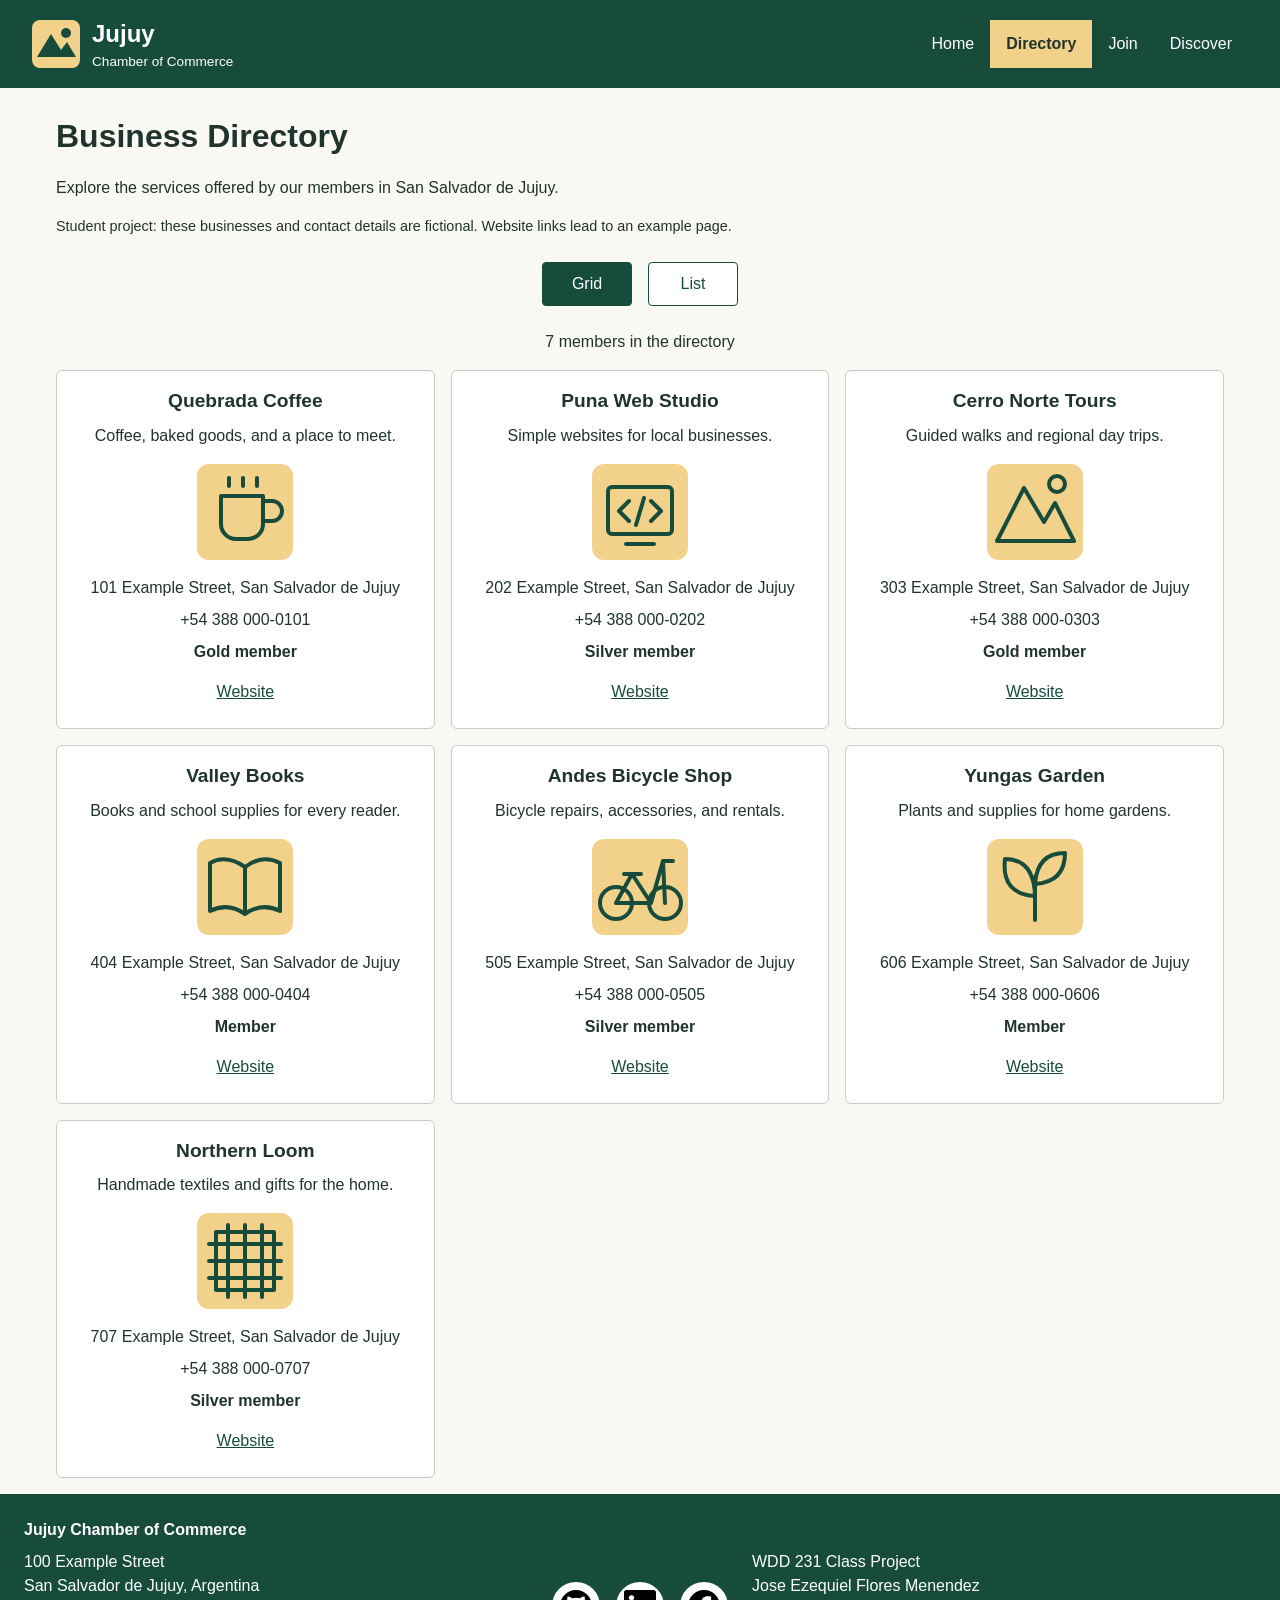
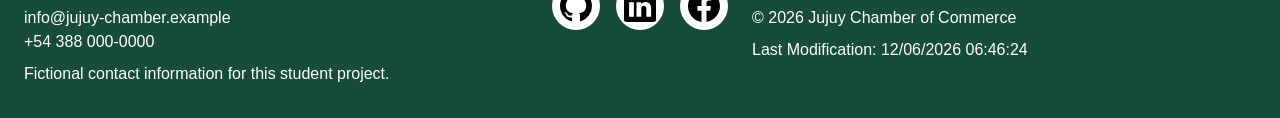
==== chamber/directory.html @ 794aeecb "Add Jujuy chamber directory and week two activities" ====
<!DOCTYPE html>
<html lang="en">
<head>
  <meta charset="UTF-8">
  <meta name="viewport" content="width=device-width, initial-scale=1.0">
  <meta name="description" content="Explore the Jujuy Chamber of Commerce member directory. Find local business services and view our sample members in a grid or list.">
  <meta name="author" content="Jose Ezequiel Flores Menendez">
  <meta property="og:title" content="Business Directory | Jujuy Chamber of Commerce">
  <meta property="og:description" content="Discover businesses and services in San Salvador de Jujuy. Explore the member directory of this student chamber project.">
  <meta property="og:image" content="https://eze01061985.github.io/wdd231/chamber/images/social-preview.png">
  <meta property="og:url" content="https://eze01061985.github.io/wdd231/chamber/directory.html">
  <meta property="og:type" content="website">
  <title>Business Directory | Jujuy Chamber of Commerce</title>
  <link rel="icon" href="favicon.ico">
  <link rel="stylesheet" href="styles/normalize.css">
  <link rel="stylesheet" href="styles/small.css">
  <link rel="stylesheet" href="styles/larger.css">
  <script src="scripts/navigation.js" defer></script>
  <script src="scripts/dates.js" defer></script>
  <script src="scripts/directory.js" defer></script>
</head>
<body>
  <header>
    <a class="brand" href="directory.html">
      <img src="images/logo.svg" alt="" width="48" height="48">
      <span>Jujuy<span class="brand-subtitle">Chamber of Commerce</span></span>
    </a>
    <button id="menu-button" aria-label="Toggle navigation" aria-controls="navigation" aria-expanded="false"></button>
    <nav id="navigation" aria-label="Main navigation">
      <ul>
        <li><a href="index.html">Home</a></li>
        <li><a href="directory.html" aria-current="page">Directory</a></li>
        <li><a href="join.html">Join</a></li>
        <li><a href="discover.html">Discover</a></li>
      </ul>
    </nav>
  </header>
  <main>
    <h1>Business Directory</h1>
    <p>Explore the services offered by our members in San Salvador de Jujuy.</p>
    <p class="notice">Student project: these businesses and contact details are fictional. Website links lead to an example page.</p>
    <div class="view-buttons" role="group" aria-label="Directory view">
      <button id="grid-button" type="button" aria-pressed="true">Grid</button>
      <button id="list-button" type="button" aria-pressed="false">List</button>
    </div>
    <p id="status" role="status">Loading members...</p>
    <div id="members" class="grid"></div>
  </main>
  <footer>
    <div>
      <strong>Jujuy Chamber of Commerce</strong>
      <p>100 Example Street<br>San Salvador de Jujuy, Argentina</p>
      <p>info@jujuy-chamber.example<br>+54 388 000-0000</p>
      <p>Fictional contact information for this student project.</p>
    </div>
    <div class="social-links">
      <a href="https://github.com/eze01061985/wdd231"><img src="images/github.svg" alt="GitHub course repository" width="32" height="32"></a>
      <a href="https://www.linkedin.com/in/jose-ezequiel-flores-menendez/"><img src="images/linkedin.svg" alt="Jose's LinkedIn profile" width="32" height="32"></a>
      <a href="https://www.facebook.com/joseezequiel.floresmenendez"><img src="images/facebook.svg" alt="Jose's Facebook profile" width="32" height="32"></a>
    </div>
    <div>
      <p>WDD 231 Class Project<br>Jose Ezequiel Flores Menendez</p>
      <p>&copy; <span id="currentyear"></span> Jujuy Chamber of Commerce</p>
      <p id="lastModified"></p>
    </div>
  </footer>
</body>
</html>
---- chamber/styles/small.css ----
* {
  box-sizing: border-box;
}

body {
  margin: 0;
  font-family: Arial, sans-serif;
  line-height: 1.5;
  color: #20332e;
  background-color: #faf8f3;
}

header {
  display: grid;
  grid-template-columns: 1fr 44px;
  align-items: center;
  gap: 1rem;
  padding: 1rem;
  background-color: #174c3c;
  color: white;
}

.brand {
  display: flex;
  align-items: center;
  gap: 0.75rem;
  color: white;
  text-decoration: none;
  font-size: 1.5rem;
  font-weight: bold;
}

.brand-subtitle {
  display: block;
  font-size: 0.85rem;
  font-weight: normal;
}

#menu-button {
  width: 44px;
  height: 44px;
  border: 1px solid white;
  border-radius: 4px;
  background-color: transparent;
  color: white;
  font-size: 1.7rem;
  cursor: pointer;
}

#menu-button::before {
  content: '\2630';
}

#menu-button.show::before {
  content: '\00D7';
}

nav {
  display: none;
  grid-column: 1 / -1;
}

nav.show {
  display: block;
}

nav ul {
  list-style: none;
  margin: 0;
  padding: 0;
}

nav a {
  display: block;
  padding: 0.75rem 1rem;
  color: white;
  text-decoration: none;
}

nav a[aria-current='page'] {
  background-color: #f2d28a;
  color: #20332e;
  font-weight: bold;
}

nav a:hover {
  background-color: #10382c;
  color: white;
}

a:focus-visible,
button:focus-visible {
  outline: 3px solid #bd651e;
  outline-offset: 3px;
}

main {
  max-width: 1200px;
  margin: 0 auto;
  padding: 1rem;
}

h1 {
  margin: 0.5rem 0;
}

.notice {
  font-size: 0.9rem;
}

.view-buttons {
  display: flex;
  justify-content: center;
  gap: 1rem;
  margin: 1.5rem 0;
}

.view-buttons button {
  min-width: 90px;
  min-height: 44px;
  border: 1px solid #174c3c;
  border-radius: 4px;
  background-color: white;
  color: #174c3c;
  cursor: pointer;
}

.view-buttons button[aria-pressed='true'],
.view-buttons button:hover {
  background-color: #174c3c;
  color: white;
}

#status {
  text-align: center;
}

.grid {
  display: grid;
  grid-template-columns: 1fr;
  gap: 1rem;
}

.member {
  padding: 1rem;
  border: 1px solid #c4cec8;
  border-radius: 6px;
  background-color: white;
  text-align: center;
  overflow-wrap: anywhere;
}

.member h2 {
  margin: 0 0 0.5rem;
  font-size: 1.2rem;
}

.member p {
  margin: 0.5rem 0;
}

.member img {
  display: block;
  width: 96px;
  height: 96px;
  margin: 1rem auto;
}

.member a {
  display: inline-block;
  padding: 0.5rem;
  color: #174c3c;
}

.level {
  font-weight: bold;
}

.list {
  display: grid;
  gap: 0.5rem;
}

.list .member {
  text-align: left;
  border-radius: 0;
}

.list .member:nth-child(even) {
  background-color: #eaf0e9;
}

.list img,
.list .description {
  display: none;
}

footer {
  display: grid;
  gap: 1.5rem;
  padding: 1.5rem;
  background-color: #174c3c;
  color: white;
  overflow-wrap: anywhere;
}

footer p {
  margin: 0.5rem 0;
}

.social-links {
  display: flex;
  align-items: center;
  gap: 1rem;
}

.social-links a {
  display: flex;
  align-items: center;
  justify-content: center;
  width: 48px;
  height: 48px;
  border-radius: 50%;
  background-color: white;
}
---- chamber/styles/larger.css ----
@media screen and (min-width: 700px) {
  header {
    grid-template-columns: 1fr auto;
    padding: 1rem 2rem;
  }

  #menu-button {
    display: none;
  }

  nav {
    display: block;
    grid-column: 2;
  }

  nav ul {
    display: flex;
  }

  .grid {
    grid-template-columns: repeat(2, 1fr);
  }

  .list .member {
    display: grid;
    grid-template-columns: 1.3fr 1.5fr 1fr 1fr 1fr;
    align-items: center;
    gap: 1rem;
  }

  footer {
    grid-template-columns: 1fr auto 1fr;
    align-items: center;
  }
}

@media screen and (min-width: 1000px) {
  .grid {
    grid-template-columns: repeat(3, 1fr);
  }
}
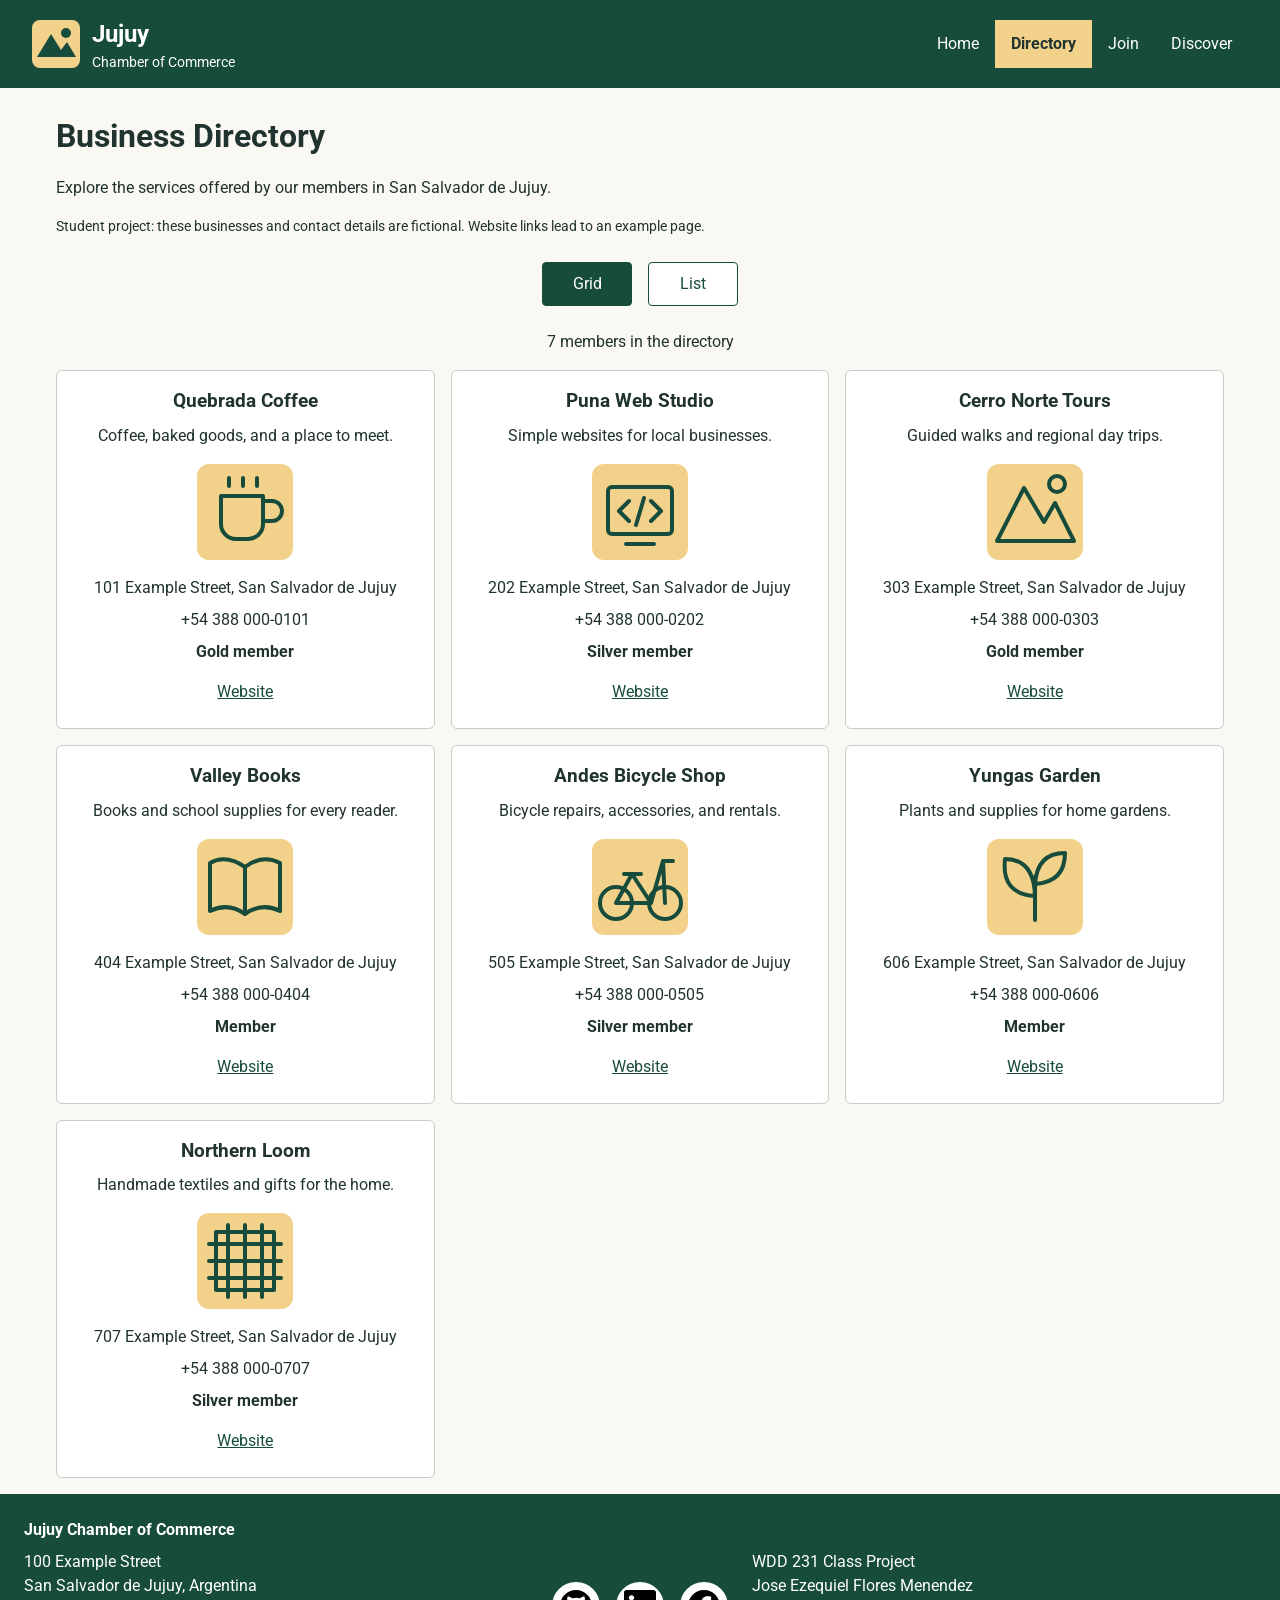
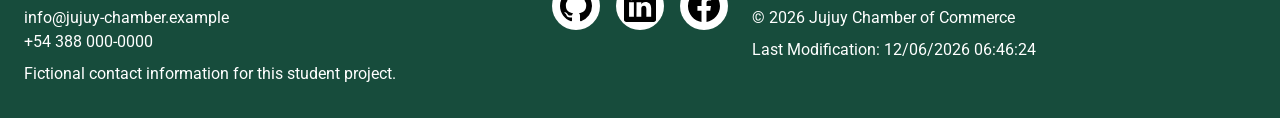
==== commit acea5418: "Add Google Fonts required by course audit" ====
--- a/chamber/directory.html
+++ b/chamber/directory.html
@@ -12,6 +12,9 @@
   <meta property="og:type" content="website">
   <title>Business Directory | Jujuy Chamber of Commerce</title>
   <link rel="icon" href="favicon.ico">
+  <link rel="preconnect" href="https://fonts.googleapis.com">
+  <link rel="preconnect" href="https://fonts.gstatic.com" crossorigin>
+  <link href="https://fonts.googleapis.com/css2?family=Roboto:wght@400;700&display=swap" rel="stylesheet">
   <link rel="stylesheet" href="styles/normalize.css">
   <link rel="stylesheet" href="styles/small.css">
   <link rel="stylesheet" href="styles/larger.css">
--- a/chamber/styles/small.css
+++ b/chamber/styles/small.css
@@ -4,7 +4,7 @@
 
 body {
   margin: 0;
-  font-family: Arial, sans-serif;
+  font-family: 'Roboto', Arial, sans-serif;
   line-height: 1.5;
   color: #20332e;
   background-color: #faf8f3;
